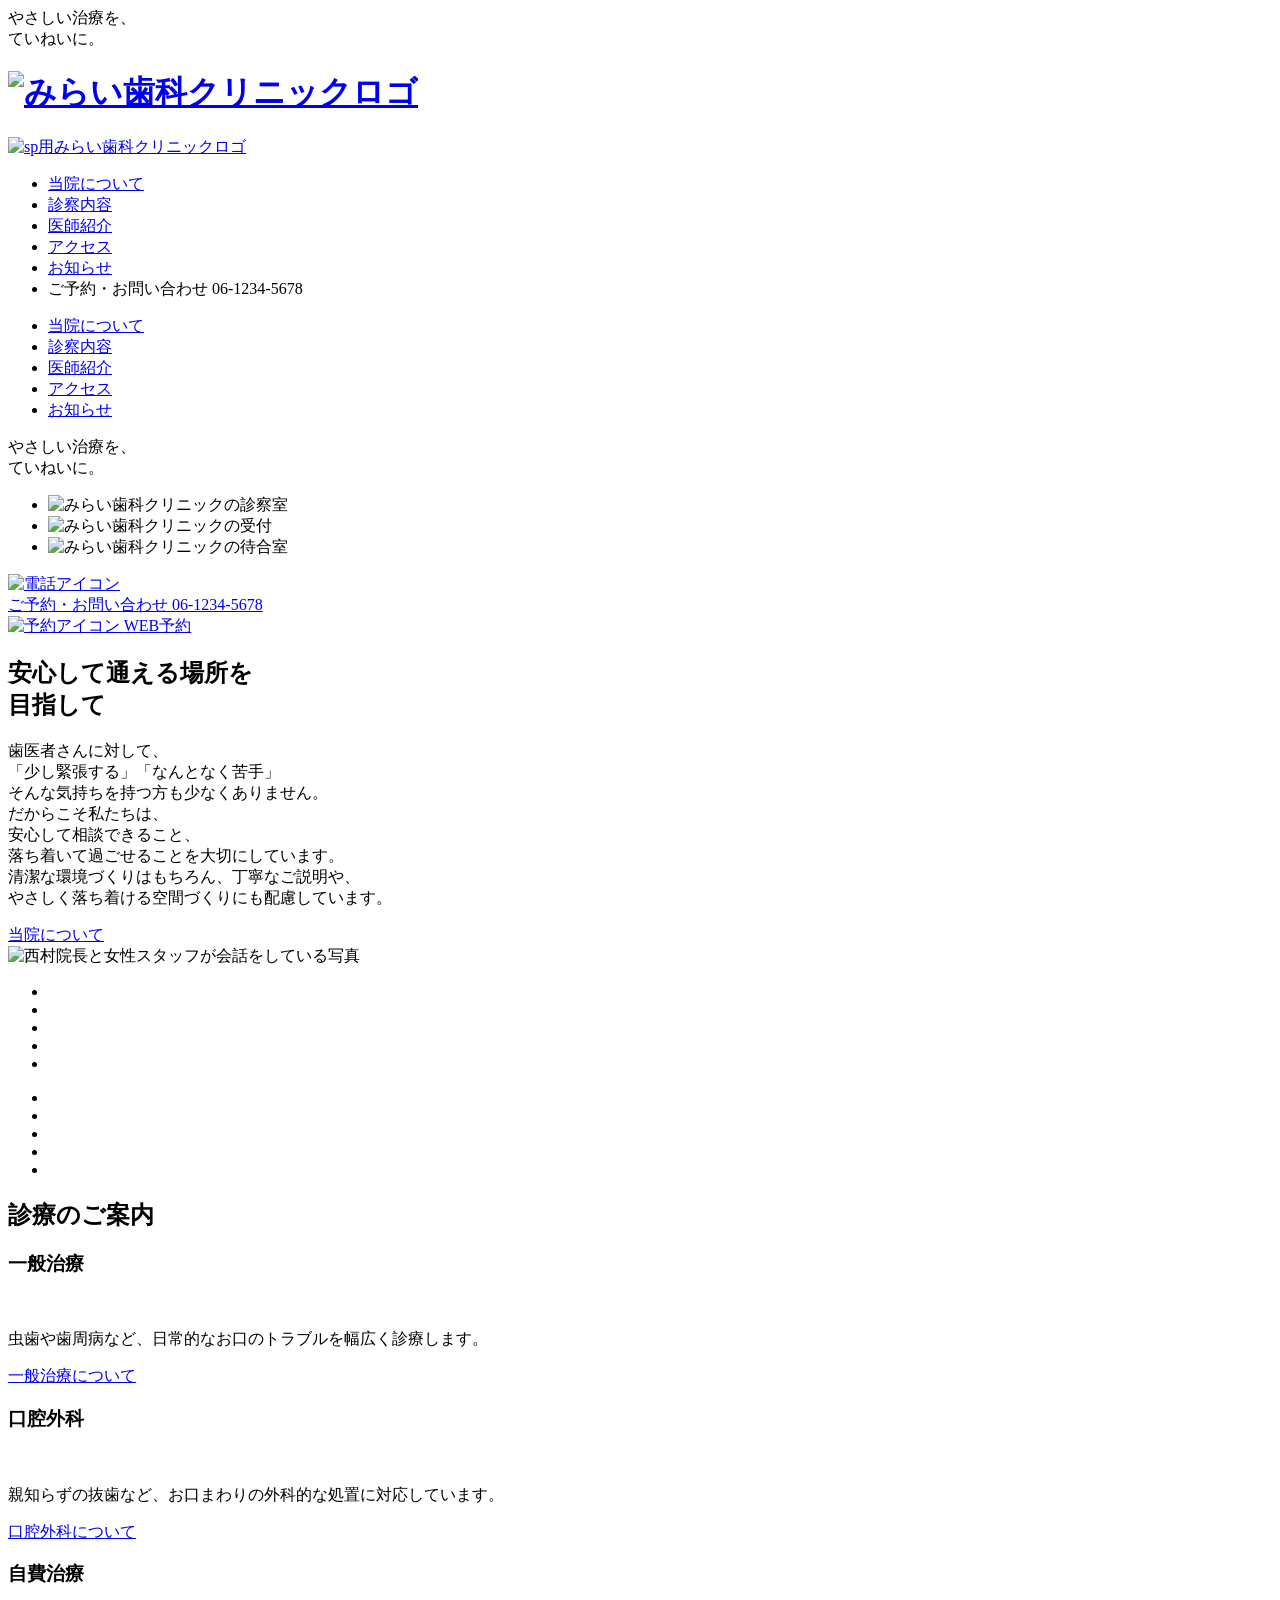
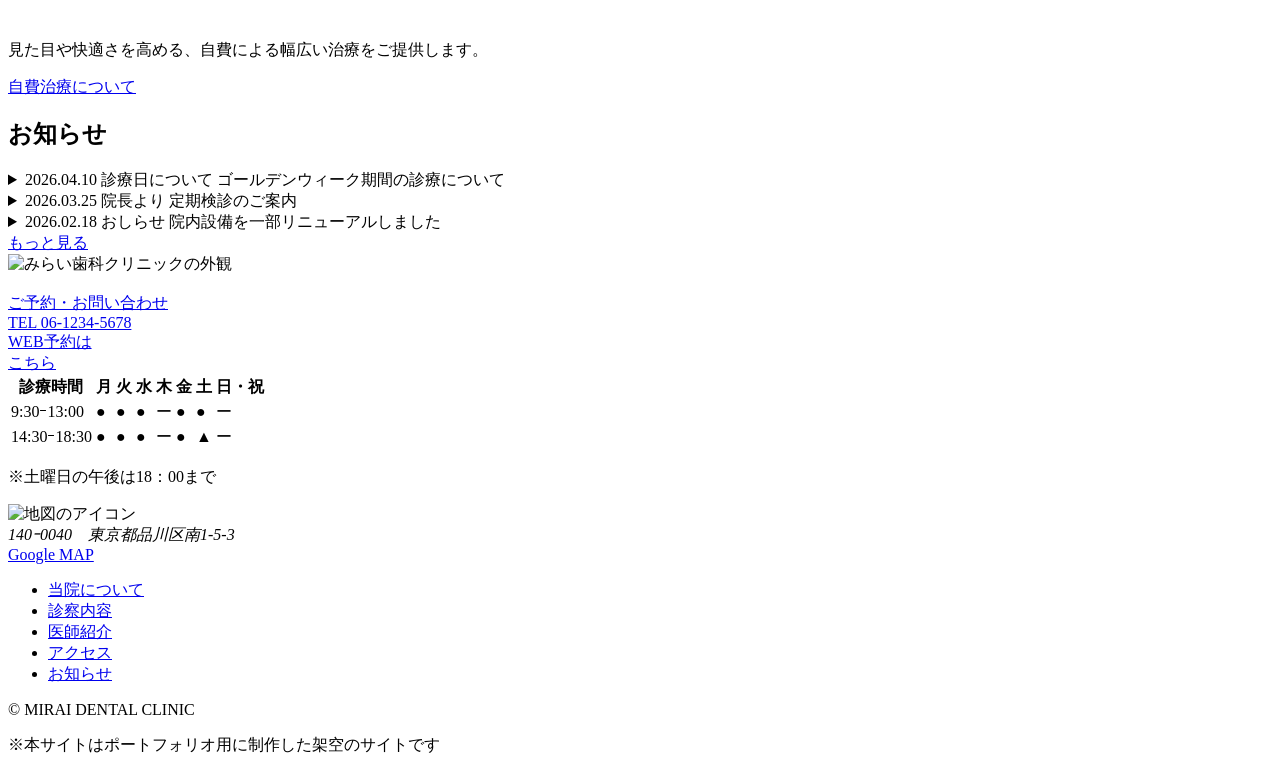
==== index.html @ eb37417a "Add files via upload" ====
<!DOCTYPE html>
<html lang="ja">

<head prefix="og: https://ogp.me/ns#">
    <meta charset="UTF-8">
    <meta name="viewport" content="width=device-width, initial-scale=1.0">
   <meta name="description"
        content="みらい歯科クリニックは東京都品川区の歯科医院です。やさしい治療を、ていねいに。患者さま一人ひとりに寄り添った診療を行っています。">

    <!-- ogp -->
     <meta property="og:url" content=" ページのURL ※絶対パスで記述">
    <meta property="og:type" content="website">
    <meta property="og:title" content="みらい歯科クリニック">
   <meta property="og:description" content="やさしい治療を、ていねいに。東京都品川区の歯科医院です。">
    <meta property="og:site_name" content="みらい歯科クリニック">
    <meta property="og:image" content="https://xxxxx.com/assets/images/ogp.jpg">
    <meta property="og:image:width" content="1200">
    <meta property="og:image:height" content="630">


    <meta name="twitter:card" content="summary_large_image">

    <meta name="robots" content="noindex">

    <!-- favicon apple-touch-icon -->
    <link rel="shortcut icon" href="assets/img/loading-donut.ico">
    <link rel="apple-touch-icon" sizes="180x180" href="assets/images/180.svg">
    <link rel="icon" type="image/png" href="assets/images/256.svg">

    <title>みらい歯科クリニック｜東京都品川区の歯科医院</title>


    <!--css  -->
    <link rel="stylesheet" href="assets/slick/slick.css">
    <link rel="stylesheet" href="assets/slick/slick-theme.css">
    <link rel="stylesheet" href="assets/css/style.css">

</head>

<body>

    <!-- <div id="loading">
        <div class="loading-copy">
            やさしい治療を、ていねいに。
        </div>
    </div> -->

    <div id="loading">


        <div class="loading-dots">
            <span></span>
            <span></span>
            <span></span>
        </div>

        <div class="loading-copy">
            やさしい治療を、<br class="sp-br">ていねいに。
        </div>
    </div>

    <header class="header">

        <a href="#">
            <h1><img class="header-logo" src="assets/images/logo.svg" alt=みらい歯科クリニックロゴ></h1>
            <img class="header-logo__sp" src="assets/images/sp_logo.svg" alt=sp用みらい歯科クリニックロゴ>
        </a>

        <ul class="nav__list">
            <li class="nav__item"><a href="about.html">当院について</a></li>

            <li class="nav__item"><a href="service.html">診察内容</a></li>

            <li class="nav__item"><a href="doctor.html">医師紹介</a></li>

            <li class="nav__item"><a href="access.html">アクセス</a></li>

            <li class="nav__item"><a href="news.html">お知らせ</a></li>

            <li>
                <div class="nav__item__tel">
                    <span class="nav__item__small">ご予約・お問い合わせ</span>
                    <span class="nav__item__number">06-1234-5678</span>
                </div>

            </li>
        </ul>


    </header>


    <div class="openbtn"><span></span><span></span><span></span></div>
    <nav id="g-nav">
        <div id="g-nav-list">
            <ul>
                <li class="nav__item"><a href="about.html">当院について</a></li>

                <li class="nav__item"><a href="service.html">診察内容</a></li>

                <li class="nav__item"><a href="doctor.html">医師紹介</a></li>

                <li class="nav__item"><a href="access.html">アクセス</a></li>

                <li class="nav__item"><a href="news.html">お知らせ</a></li>

            </ul>
        </div>
    </nav>
    <div class="circle-bg"></div>


    <main>


        <div class="first-view">




            <div class="first-view-copy">
                やさしい治療を、<br class="sp-br">ていねいに。
            </div>


            <ul class="first-view-slider">

                <li>
                    <picture>
                        <img src="assets/images/examination-room.png" alt="みらい歯科クリニックの診察室">
                    </picture>
                </li>

                <li>
                    <picture>
                        <img src="assets/images/reception.png" alt="みらい歯科クリニックの受付">
                    </picture>
                </li>

                <li>
                    <picture>
                        <img src="assets/images/waiting_room.png" alt="みらい歯科クリニックの待合室">
                    </picture>
                </li>
            </ul>

            <div class="first-view__btn">
                <a class="first-view__tel-btn" href="tel:0612345678">
                    <img src="assets/images/reserve-tel.svg" alt="電話アイコン">
                    <div class="first-view__tel-textbox">
                    <span class="first-view__tel-text">ご予約・お問い合わせ</span>
                    <span class="first-view__tel-number">06-1234-5678</span>               
                </div>
                </a>

                <a class="first-view__reserve-btn" href="#">
                    <img src="assets/images/reserve-web.svg" alt="予約アイコン">
                    <span class="first-view__reserve-text">WEB予約</span>
                </a>
            </div>


        </div>


        <section class="about">

            <div class="about__textbox">
                <h2 class="about__catch fade-up">安心して通える場所を<br class="about-sp__br">目指して</h2>

                <p class="about__text fade-up">歯医者さんに対して、<br class="about-sp__br">「少し緊張する」「なんとなく苦手」<br
                        class="about-sp__br">そんな気持ちを持つ方も少なくありません。<br>
                    だからこそ私たちは、<br class="about-sp__br">安心して相談できること、<br class="about-sp__br">落ち着いて過ごせることを大切にしています。<br>
                    清潔な環境づくりはもちろん、丁寧なご説明や、<br class="about-sp__br">やさしく落ち着ける空間づくりにも配慮しています。</p>

                <a class="about__btn" href="about.html">当院について</a>
            </div>
            <div class="about__img">
                <img src="assets/images/top-about-img.png" alt="西村院長と女性スタッフが会話をしている写真">
            </div>
        </section>

        <ul class="slider1">
            <li><img src="assets/images/slider1-1.png" alt=""></li>
            <li><img src="assets/images/slider1-2.png" alt=""></li>
            <li><img src="assets/images/slider1-3.png" alt=""></li>
            <li><img src="assets/images/slider1-4.png" alt=""></li>
            <li><img src="assets/images/slider1-5.png" alt=""></li>
        </ul>


        <ul class="slider2">
            <li><img src="assets/images/slider2-1.png" alt=""></li>
            <li><img src="assets/images/slider2-2.png" alt=""></li>
            <li><img src="assets/images/slider2-3.png" alt=""></li>
            <li><img src="assets/images/slider2-4.png" alt=""></li>
            <li><img src="assets/images/slider2-5.png" alt=""></li>
        </ul>


        <section class="service">
            <div class="service__container">
                <h2 class="section__title fade-up">診療のご案内</h2>
                <div class="service__list">

                    <article class="service__card fade-up">
                        <h3 class="service__item">一般治療</h3>

                        <img class="service__image" src="assets/images/service-general-treatment-image.svg" alt="">

                        <p class="service__description">
                            虫歯や歯周病など、日常的なお口のトラブルを幅広く診療します。
                        </p>

                        <a class="service__btn" href="service.html#general-treatment">一般治療について</a>
                    </article>

                    <article class="service__card fade-up">
                        <h3 class="service__item">口腔外科</h3>

                        <img class="service__image" src="assets/images/service-oral-surgery-image.svg" alt="">

                        <p class="service__description">
                            親知らずの抜歯など、お口まわりの外科的な処置に対応しています。
                        </p>

                        <a class="service__btn" href="service.html#oral-surgery">口腔外科について</a>
                    </article>

                    <article class="service__card fade-up">
                        <h3 class="service__item">自費治療</h3>

                        <img class="service__image" src="assets/images/service-cosmetic-dentistry-image.svg" alt="">

                        <p class="service__description">
                            見た目や快適さを高める、自費による幅広い治療をご提供します。
                        </p>

                        <a class="service__btn" href="service.html#cosmetic-treatment">自費治療について</a>
                    </article>

                </div>
            </div>

           
        </section>

        <section class="news">

            <h2 class="section__title fade-up">お知らせ</h2>

            <div class="news__list">

                <!-- お知らせ1 -->
                <details class="news-item js-details">

                    <summary class="news-item__summary js-summary">

                        <span class="news-item__meta">
                            <time class="news__date" datetime="2026-04-10">
                                2026.04.10
                            </time>
                    
                            <span class="news-item__category">
                                診療日について
                            </span>
                        </span>
                    
                        <span class="news-item__title">
                            ゴールデンウィーク期間の診療について
                        </span>
                    
                    </summary>


                    <div class="news-item__body">
                        <div class="news-item__content">
                            <p>
                                ゴールデンウィーク期間中は、暦通りの診療となります。<br>なお、5月3日（日）〜5月6日（水）は休診とさせていただきます。<br>
                                連休前後はご予約が混み合うことが予想されますので、お早めのご予約をおすすめいたします。
                            </p>
                        </div>
                    </div>

                </details>


                <!-- お知らせ2 -->
                <details class="news-item js-details">

                    <summary class="news-item__summary js-summary">

                        <span class="news-item__meta">
                            <time class="news__date" datetime="2026-03-25">2026.03.25</time>

                            <span class="news-item__category">
                                院長より
                            </span>
                        </span>

                        <span class="news-item__title">
                            定期検診のご案内
                        </span>

                    </summary>

                    <div class="news-item__body">
                        <div class="news-item__content">
                            <p>
                                お口の健康を保つためには、定期的な検診とクリーニングが大切です。<br>当院では3〜6ヶ月ごとの定期検診をおすすめしております。<br>
                                むし歯や歯周病の早期発見・予防のためにも、ぜひお気軽にご相談ください。
                            </p>
                        </div>
                    </div>

                </details>


                <!-- お知らせ3 -->
                <details class="news-item js-details">

                    <summary class="news-item__summary js-summary">

                        <span class="news-item__meta">
                            <time class="news__date" datetime="2026-02-18">2026.02.18</time>

                            <span class="news-item__category">
                                おしらせ
                            </span>
                        </span>

                        <span class="news-item__title">
                            院内設備を一部リニューアルしました
                        </span>

                    </summary>

                    <div class="news-item__body">
                        <div class="news-item__content">
                            <p>
                                より安心して診療を受けていただけるよう、院内設備の一部をリニューアルいたしました。<br>清潔で落ち着いた空間づくりを心がけ、リラックスしてお過ごしいただける環境を整えております。<br>
                                今後も快適な診療環境づくりに努めてまいります。
                            </p>
                        </div>
                    </div>

                </details>

                <a class="news__btn" href="news.html">もっと見る</a>

            </div>

        </section>

       






    </main>

    <section class="bottom-info">

        <div class="bottom-info__container">
            <img class="bottom-info__image" src="assets/images/exterior.png" alt="みらい歯科クリニックの外観">

            <div class="bottom-info__content">

                <img class="bottom-info__logo" src="assets/images/logo.svg" alt="">

                <div class="contact-btns">

                    <a href="tel:0612345678" class="contact-btn contact-btn--tel">
                        <span class="contact-btn__title">
                            ご予約・お問い合わせ
                        </span>

                        <div class="contact-btn__tel-row">
                            <span class="contact-btn__small">TEL</span>
                            <span class="contact-btn__number">06-1234-5678</span>
                        </div>
                    </a>



                    <a href="#" class="contact-btn contact-btn--reserve">
                        WEB予約は<br>こちら
                    </a>
                </div>

                <div class="bottom-info__table-wrap">
                    <table class="bottom-info__table">
                        <tr>
                            <th>診療時間</th>
                            <th>月</th>
                            <th>火</th>
                            <th>水</th>
                            <th>木</th>
                            <th>金</th>
                            <th>土</th>
                            <th>日・祝</th>
                        </tr>
                        <tr>
                            <td>9:30ｰ13:00</td>
                            <td class="table__green">●</td>
                            <td class="table__green">●</td>
                            <td class="table__green">●</td>
                            <td class="table__green">ー</td>
                            <td class="table__green">●</td>
                            <td class="table__green">●</td>
                            <td class="table__green">ー</td>
                        </tr>
                        <tr>
                            <td>14:30ｰ18:30</td>
                            <td class="table__green">●</td>
                            <td class="table__green">●</td>
                            <td class="table__green">●</td>
                            <td class="table__green">ー</td>
                            <td class="table__green">●</td>
                            <td class="table__green">▲</td>
                            <td class="table__green">ー</td>
                        </tr>
                    </table>
                    <p class="bottom-info__table-info">※土曜日の午後は18：00まで</p>

                    <div class="bottom-info__address">
                        <img src="assets/images/map-icon.svg" alt="地図のアイコン">
                        <address class="bottom-info__address-text">140ｰ0040　東京都品川区南1-5-3</address>

                        <a class="bottom-info__btn" href="https://maps.app.goo.gl/BRXc2WWZcvC9TYWF6" target="_blank"
                            rel="noopener noreferrer">Google MAP</a>
                    </div>
                </div>
            </div>
        </div>
    </section>



    <footer class="footer">
        <div class="footer__container">

            <ul class="footer-nav__list">
                <li class="footer-nav__item"><a href="about.html">当院について</a></li>

                <li class="footer-nav__item"><a href="service.html">診察内容</a></li>

                <li class="footer-nav__item"><a href="doctor.html">医師紹介</a></li>

                <li class="footer-nav__item">
                    <a href="access.html">アクセス</a>
                </li>
                <li class="footer-nav__item">
                    <a href="news.html">
                        お知らせ</a>
                </li>
            </ul>

        </div>

        <div class="footer__bottom">
            <p class="copy">&copy; MIRAI DENTAL CLINIC</p>
            <p class="annotation">※本サイトはポートフォリオ用に制作した架空のサイトです</p>
        </div>
    </footer>


    <script src="https://code.jquery.com/jquery-3.7.1.min.js"></script>
    <script src="assets/slick/slick.min.js"></script>
    <script src="assets/js/main.js"></script>



</body>

</html>



<!-- ローディングアニメ -->
<!-- フェードイン -->
<!-- メタ系 -->

<!-- コードチェック
画像作成
Summaryの中のspan -->
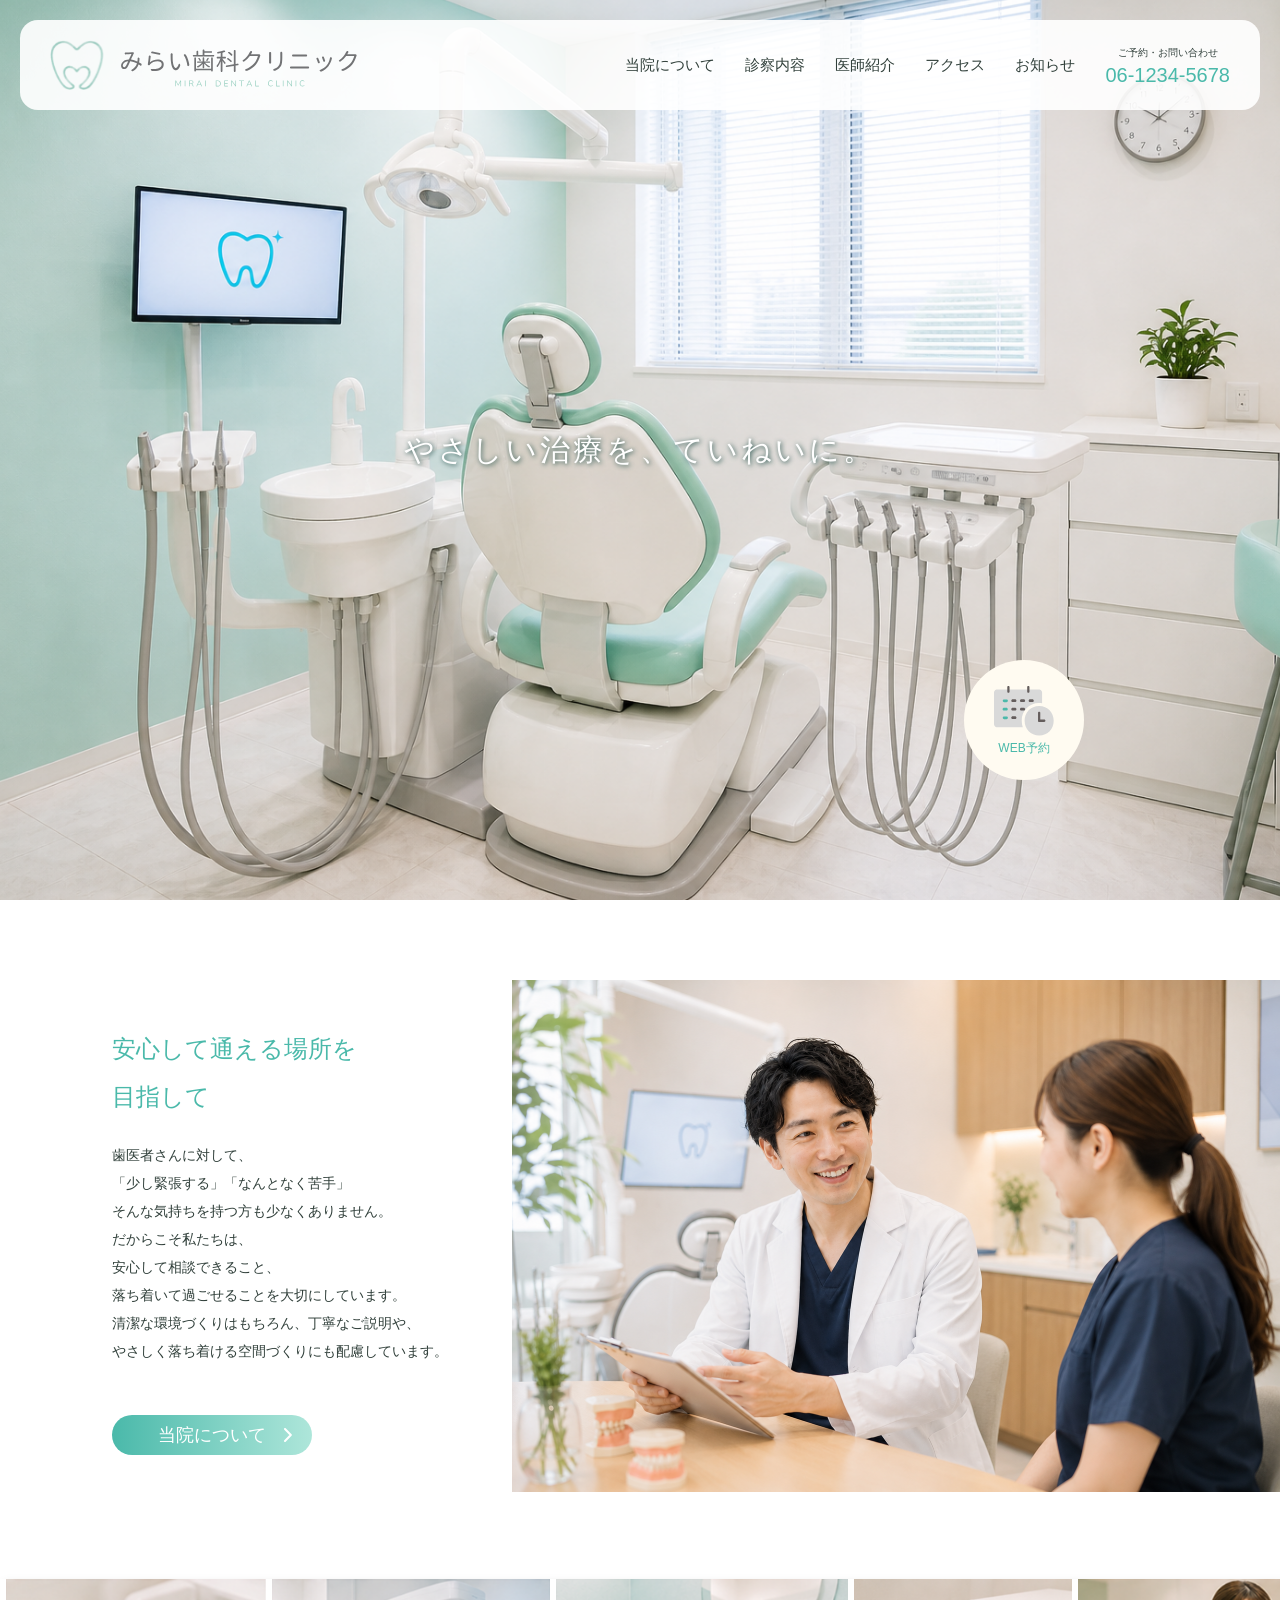
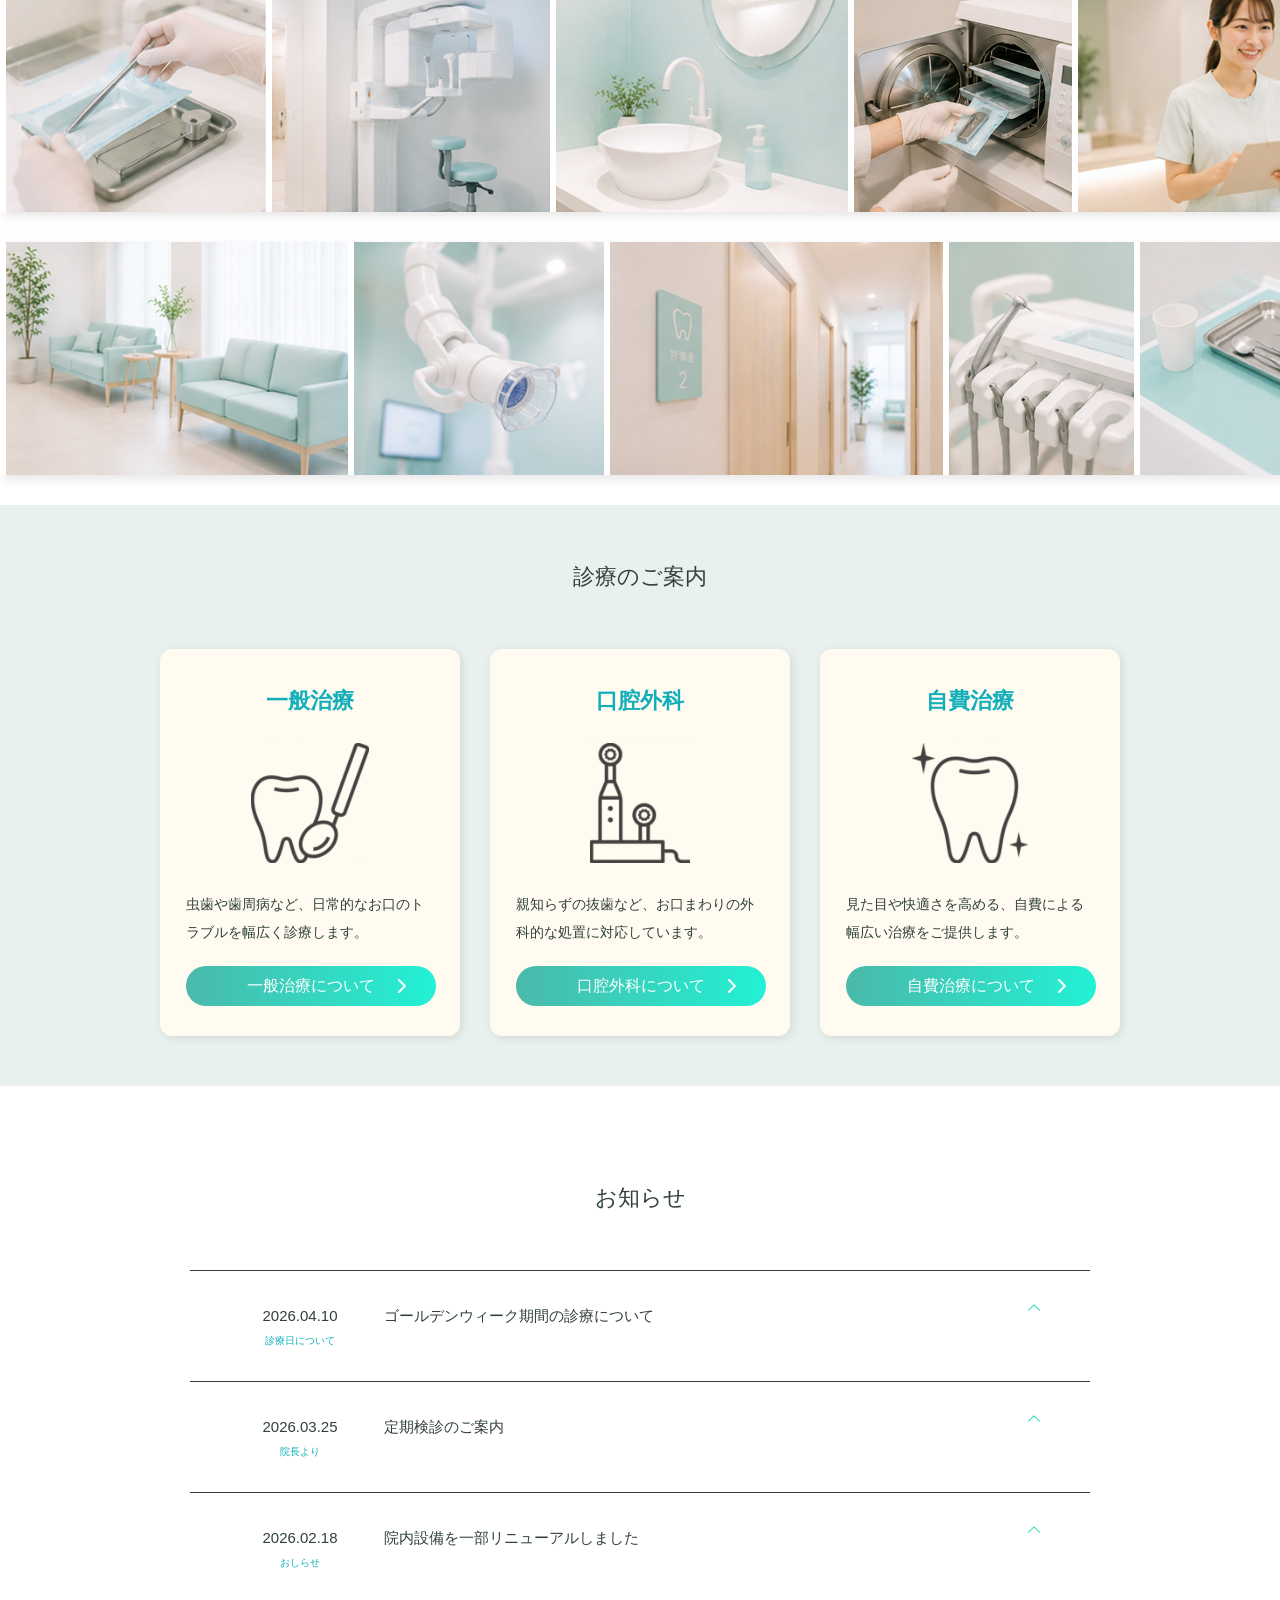
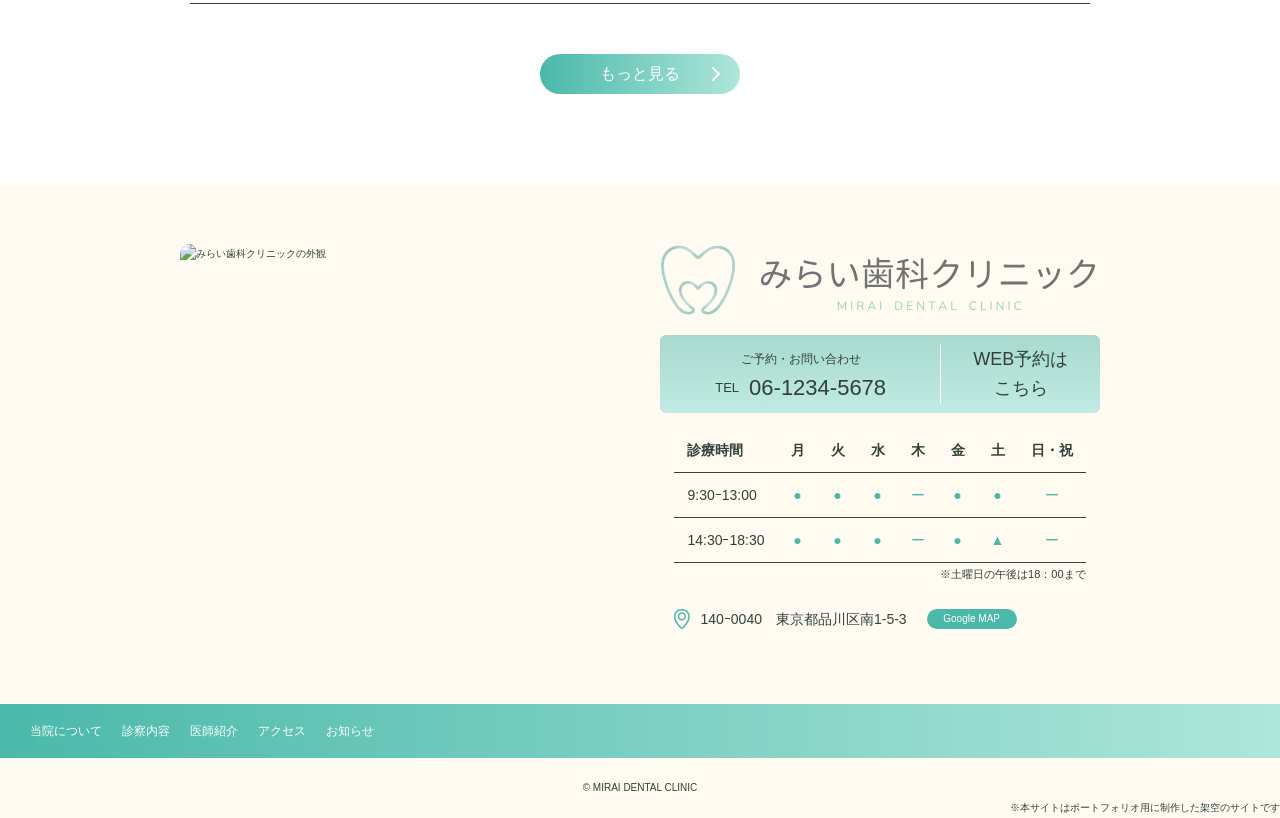
==== commit 861d81e7: "Add files via upload" ====
--- a/index.html
+++ b/index.html
@@ -13,7 +13,7 @@
     <meta property="og:title" content="みらい歯科クリニック">
    <meta property="og:description" content="やさしい治療を、ていねいに。東京都品川区の歯科医院です。">
     <meta property="og:site_name" content="みらい歯科クリニック">
-    <meta property="og:image" content="https://xxxxx.com/assets/images/ogp.jpg">
+    <meta property="og:image" content="https://morino0509.github.io/mirai-dental/assets/images/ogp.png">
     <meta property="og:image:width" content="1200">
     <meta property="og:image:height" content="630">
 
--- a/assets/css/style.css
+++ b/assets/css/style.css
@@ -0,0 +1,2184 @@
+@charset "UTF-8";
+
+/*=====================
+common*/
+
+@font-face {
+    font-family: "Gen Jyuu Gothic";
+    src: url("../fonts/GenJyuuGothic-Light.ttf") format("truetype");
+    font-weight: 300;
+}
+
+@font-face {
+    font-family: "Gen Jyuu Gothic";
+    src: url("../fonts/GenJyuuGothic-Regular.ttf") format("truetype");
+    font-weight: 400;
+}
+
+@font-face {
+    font-family: "Gen Jyuu Gothic";
+    src: url("../fonts/GenJyuuGothic-Medium.ttf") format("truetype");
+    font-weight: 500;
+}
+
+@font-face {
+    font-family: "Gen Jyuu Gothic";
+    src: url("../fonts/GenJyuuGothic-Bold.ttf") format("truetype");
+    font-weight: 700;
+}
+
+html {
+    font-size: 62.5%;
+    scroll-behavior: smooth;
+}
+
+* {
+    margin: 0;
+    padding: 0;
+}
+
+body {
+    font-family:
+        "Gen Jyuu Gothic",
+        "Noto Sans JP",
+        Arial,
+        sans-serif;
+
+    font-weight: 500;
+    color: #31403B;
+    line-height: 2.0;
+}
+
+h1 {
+    margin: 0;
+}
+
+a {
+    color: inherit;
+    text-decoration: none;
+}
+
+img {
+    max-width: 100%;
+    height: auto;
+}
+
+button {
+    background: none;
+    border: none;
+}
+
+ul,
+ol {
+    list-style: none;
+    padding-left: 0;
+    margin: 0;
+}
+
+*,
+*::before,
+*::after {
+    box-sizing: border-box;
+}
+
+address {
+    font-style: normal;
+}
+
+
+
+
+.section--white {
+    background-color: #FFF;
+}
+
+/*common
+  =====================*/
+
+/*=====================
+header*/
+
+.header {
+    display: flex;
+    justify-content: space-between;
+    background-color: rgba(255, 255, 255, 0.9);
+    margin: 20px 20px 0;
+    padding: 20px 30px 20px;
+    border-radius: 18px;
+    width: calc(100% - 40px);
+    align-items: center;
+    position: fixed;
+    z-index: 1000;
+}
+
+.header-logo {
+    height: 50px;
+    width: auto;
+    display: block;
+}
+
+.header-logo__sp {
+    display: none;
+}
+
+/*header
+  =====================*/
+
+/*=====================
+nav*/
+
+.nav__list {
+    display: flex;
+    gap: 30px
+}
+
+.nav__item {
+    font-size: 1.5rem;
+    display: flex;
+    align-items: center;
+}
+
+.nav__item__tel {
+    display: flex;
+    flex-direction: column;
+}
+
+.nav__item__small {
+    text-align: center;
+}
+
+
+.nav__item__number {
+    color: #4AB9AA;
+    font-size: 2rem;
+    line-height: 1.2;
+}
+
+
+
+/*nav
+  =====================*/
+
+/*=====================
+loading*/
+
+
+#loading {
+    position: fixed;
+    inset: 0;
+    background: #fff;
+    z-index: 99999;
+
+    display: flex;
+    flex-direction: column;
+    justify-content: center;
+    align-items: center;
+
+    transition: opacity 1s ease,
+        visibility 1s ease;
+}
+
+#loading.fade-out {
+    opacity: 0;
+    visibility: hidden;
+}
+
+.loading-dots {
+    display: flex;
+    gap: 10px;
+    justify-content: center;
+    margin-bottom: -200px;
+}
+
+.loading-dots span {
+    width: 10px;
+    height: 10px;
+    border-radius: 50%;
+    background: #4A7C59;
+    animation: loadingDots 1.4s infinite ease-in-out both;
+}
+
+.loading-dots span:nth-child(2) {
+    animation-delay: 0.2s;
+}
+
+.loading-dots span:nth-child(3) {
+    animation-delay: 0.4s;
+}
+
+@keyframes loadingDots {
+
+    0%,
+    80%,
+    100% {
+        opacity: 0.3;
+        transform: scale(0.8);
+    }
+
+    40% {
+        opacity: 1;
+        transform: scale(1.2);
+    }
+}
+
+
+/*loading
+  =====================*/
+
+
+
+
+/*=====================
+first-view*/
+
+.first-view-slider img {
+    width: 100%;
+    height: 100vh;
+    object-fit: cover;
+    transform: scale(1);
+    transition: transform 10s ease;
+}
+
+
+.first-view-slider li {
+    overflow: hidden;
+}
+
+.slick-current img {
+    transform: scale(1.05);
+}
+
+
+
+.first-view {
+    position: relative;
+}
+
+
+.loading-copy,
+.first-view-copy {
+    position: absolute;
+    top: 50%;
+    left: 50%;
+    transform: translate(-50%, -50%);
+
+    z-index: 1;
+
+    font-size: 3rem;
+    font-weight: 500;
+    color: #fff;
+    text-shadow: 1px 1px 5px #204d47;
+    letter-spacing: 0.1em;
+}
+
+
+
+.first-view-slider {
+    opacity: 0;
+    transition: opacity 1.5s ease;
+}
+
+.first-view-slider.show {
+    opacity: 1;
+}
+
+
+
+.first-view__reserve-btn {
+    position: absolute;
+    top: 80%;
+    left: 80%;
+    transform: translate(-50%, -50%);
+
+    width: 120px;
+    height: 120px;
+    border-radius: 50%;
+    background-color: #FFFBF1;
+
+    display: flex;
+    flex-direction: column;
+
+    align-items: center;
+    justify-content: center;
+
+    text-decoration: none;
+
+}
+
+.first-view__reserve-btn img {
+    width: 60px;
+
+    height: auto;
+    display: block;
+    margin-bottom: 6px;
+}
+
+.first-view__reserve-text {
+    font-size: 1.2rem;
+    color: #4AB9AA;
+    line-height: 1;
+}
+
+.first-view__tel-btn {
+    display: none;
+}
+
+
+
+.sp-br {
+    display: none;
+}
+
+@media screen and (max-width: 924px) {
+
+    .sp-br {
+        display: block;
+    }
+}
+
+.loading-copy,
+.first-view-copy {
+    font-size: clamp(1.8rem, 5vw, 3rem);
+}
+
+
+
+
+@media screen and (max-width: 600px) {
+
+    .first-view__btn {
+        display: flex;
+        position: absolute;
+        bottom: 10px;
+        left: 50%;
+
+        transform: translate(-50%, -50%);
+        gap: 5px;
+        width: 95%;
+    }
+
+
+    .first-view__tel-btn {
+        display: flex;
+        flex: 1;
+        height: 60px;
+
+        border-radius: 8px;
+        background-color: #FFFBF1;
+        justify-content: center;
+    }
+
+
+    .first-view__tel-btn img {
+        width: auto;
+        height: 50px;
+        display: block;
+        margin: auto auto;
+    }
+
+    .first-view__tel-textbox {
+        display: flex;
+        flex-direction: column;
+        margin: auto;
+    }
+
+    .first-view__tel-text {
+        font-size: 1.1rem;
+        text-align: center;
+    }
+
+    .first-view__tel-number {
+        font-size: 1.8rem;
+        color: #4AB9AA;
+        text-align: center;
+        line-height: 1.3;
+    }
+
+    .first-view__reserve-btn {
+        flex: 1;
+        height: 60px;
+        border-radius: 8px;
+
+        flex-direction: unset;
+
+        position: static;
+        transform: none;
+    }
+
+    .first-view__reserve-btn img {
+        width: 60px;
+
+        height: auto;
+        display: block;
+        margin: 0 auto;
+    }
+
+    .first-view__reserve-text {
+        line-height: 1.4;
+        text-align: center;
+        margin: auto;
+        font-size: 1.8rem;
+    }
+
+
+
+}
+
+
+
+
+@media screen and (max-width: 360px) {
+    .first-view__reserve-text {
+        font-size: 1.4rem;
+
+    }
+
+    .first-view__tel-text {
+        font-size: 1.1rem;
+    }
+
+    .first-view__tel-number {
+        font-size: 1.6rem;
+    }
+
+}
+
+@media screen and (max-width: 340px) {
+
+    .first-view__tel-text {
+        font-size: 1rem;
+    }
+
+    .first-view__tel-number {
+        font-size: 1.4rem;
+    }
+}
+
+/*first-view
+  =====================*/
+
+/*=====================
+下層ページ共通*/
+
+
+
+.page-title__bg {
+    width: 100%;
+    height: 305px;
+    object-fit: cover;
+    opacity: 0.7;
+    position: fixed;
+    z-index: 1;
+}
+
+.page-title__bg.news-page {
+    object-position: 0 bottom;
+}
+
+.page-title__bg.access-page {
+    object-position: 0 55%;
+}
+
+.page-title {
+    text-shadow: 2px 2px 4px rgba(49, 64, 59, 0.8);
+    font-size: 3rem;
+    color: #FFF;
+    letter-spacing: 0.2em;
+    font-weight: 500;
+    text-align: center;
+
+    position: relative;
+    z-index: 2;
+
+    padding-top: 190px;
+}
+
+
+
+
+
+.page-title-area {
+    height: 400px;
+    position: relative;
+}
+
+.page-title__bg {
+    position: fixed;
+    top: 0;
+    left: 0;
+    width: 100%;
+    height: 305px;
+    object-fit: cover;
+    z-index: -1;
+}
+
+
+
+.about-page-message {
+    background: #fff;
+    position: relative;
+    padding: 90px 0;
+}
+
+
+.about-page-message__container {
+    display: flex;
+    align-items: center;
+}
+
+.about-page-message__img {
+    width: 60%;
+    position: relative;
+    z-index: 2;
+}
+
+.about-page-message__text {
+    width: 40%;
+    margin-left: -40px;
+
+    margin-top: 120px;
+    padding: 80px 80px;
+    background: #D9F4EE;
+    position: relative;
+    z-index: 1;
+    font-size: 1.4rem;
+}
+
+.about-page-message__title {
+    font-size: 2.4rem;
+    line-height: 2;
+    color: #4AB9AA;
+    font-weight: 500;
+    padding-left: 80px;
+}
+
+
+
+@media (max-width: 1024px) {
+    .about-page-message__container {
+        display: flex;
+        flex-direction: column;
+        align-items: flex-start;
+        margin-top: 40px;
+    }
+
+    .about-page-message__img {
+        display: block;
+        align-self: flex-start;
+        width: 100%;
+    }
+
+    .about-page-message__text {
+        width: 90%;
+        align-self: flex-end;
+        margin-top: 0;
+        margin-left: 0;
+        padding: 10px 20px;
+    }
+
+}
+
+
+@media (min-width: 1300px) {
+    .about-page-message__title {
+        padding-left: 15%;
+    }
+
+    .about-page-message__container {
+        max-width: 1300px;
+        margin: 0 auto;
+    }
+
+
+    .about-safe__container {
+        max-width: 1300px;
+        margin: 0 auto;
+    }
+
+}
+
+@media screen and (max-width: 1000px) {
+
+    .page-title {
+        padding-top: 150px;
+    }
+
+    .page-title__bg {
+        height: 260px;
+    }
+
+    .page-title-area {
+        height: 280px;
+    }
+
+}
+
+.news__list {
+    text-align: center;
+}
+
+.news__btn {
+    display: inline-flex;
+    align-items: center;
+    justify-content: center;
+    background-image: linear-gradient(90deg, #4AB9AA, #AEE6DA);
+    width: 200px;
+    height: 40px;
+    color: #fff;
+    border-radius: 20px;
+    margin-top: 50px;
+    font-size: 1.6rem;
+    position: relative;
+}
+
+.news__btn::after {
+    background-image: url(../images/arrow-white.svg);
+    display: block;
+    content: '';
+    width: 8px;
+    height: 16px;
+    background-size: contain;
+    background-repeat: no-repeat;
+    background-position: center;
+    position: absolute;
+    top: 50%;
+    right: 20px;
+    transform: translateY(-50%);
+}
+
+
+/*下層ページ共通
+  =====================*/
+
+/*=====================
+about*/
+
+.about {
+    display: flex;
+    max-width: 1300px;
+    align-items: center;
+    gap: 5%;
+    justify-content: flex-end;
+    margin: 80px 0;
+
+}
+
+.about__textbox {
+    padding-left: 30px;
+}
+
+.about__catch {
+    color: #4AB9AA;
+    font-size: 2.4rem;
+    font-weight: 500;
+
+}
+
+.about__text {
+    margin-top: 20px;
+    font-size: 1.4rem;
+
+}
+
+.about__btn {
+    display: inline-flex;
+    align-items: center;
+    justify-content: center;
+    background-image: linear-gradient(90deg, #4AB9AA, #AEE6DA);
+    width: 200px;
+    height: 40px;
+    color: #fff;
+    border-radius: 20px;
+    margin-top: 50px;
+    font-size: 1.8rem;
+    position: relative;
+}
+
+.about__btn::after {
+    background-image: url(../images/arrow-white.svg);
+    display: block;
+    content: '';
+    width: 8px;
+    height: 16px;
+    background-size: contain;
+    background-repeat: no-repeat;
+    background-position: center;
+    position: absolute;
+    top: 50%;
+    right: 20px;
+    transform: translateY(-50%);
+}
+
+
+
+
+.about__img {
+
+    width: 60%;
+}
+
+
+@media screen and (max-width: 1044px) and (min-width: 900px) {
+    .about__catch {
+        font-size: 2.2rem;
+    }
+}
+
+
+@media (max-width: 900px) {
+
+    .about {
+        display: flex;
+        flex-direction: column;
+        align-items: start;
+    }
+
+    .about__textbox {
+        display: contents;
+
+    }
+
+    .about__catch {
+        order: 1;
+        padding: 0 40px;
+    }
+
+    .about__img {
+        order: 2;
+        width: 100%;
+        margin-top: 40px;
+    }
+
+    .about__text {
+        order: 3;
+        padding: 0 40px;
+    }
+
+    .about__btn {
+        order: 4;
+        margin: 40px auto
+    }
+
+    .about-sp__br {
+        display: none;
+    }
+
+
+}
+
+
+
+@media (max-width: 416px) {
+
+    .about-sp__br {
+        display: block;
+    }
+
+}
+
+
+
+
+
+
+
+
+
+
+
+@media (min-width: 1441px) {
+
+
+    .about {
+        justify-content: center;
+        max-width: none;
+    }
+
+}
+
+/*about
+  =====================*/
+
+
+
+/*=====================
+service*/
+
+.service__container {
+    background-color: #E9F1EF;
+    padding: 50px 0 50px;
+}
+
+.section__title {
+    text-align: center;
+    margin-bottom: 50px;
+    font-size: 22px;
+    font-weight: 500;
+}
+
+.service__list {
+    display: flex;
+    gap: 30px;
+    justify-content: center;
+    flex-wrap: wrap;
+}
+
+.service__card {
+    background-color: #FFFBF1;
+    text-align: center;
+    width: 300px;
+    border-radius: 12px;
+    padding: 30px 26px;
+    box-shadow: 2px 2px 10px rgba(0, 0, 0, 0.1);
+
+    box-sizing: border-box;
+
+
+}
+
+.service__item {
+    font-size: 22px;
+    color: #12AFBA;
+}
+
+.service__image {
+    height: 120px;
+    margin: 20px auto;
+
+}
+
+.service__description {
+    font-size: 1.4rem;
+    font-weight: 300;
+    text-align: start;
+}
+
+.service__btn {
+    position: relative;
+    display: inline-flex;
+    align-items: center;
+    justify-content: center;
+    background-image: linear-gradient(90deg, #4ab9aa, #22f1d5);
+    color: #FFF;
+    font-size: 1.6rem;
+    text-align: center;
+    width: 250px;
+    height: 40px;
+    border-radius: 28px;
+    margin-top: 20px;
+}
+
+.service__btn::after {
+    background-image: url(../images/arrow-white.svg);
+    display: block;
+    content: '';
+    width: 8px;
+    height: 16px;
+    background-size: contain;
+    background-repeat: no-repeat;
+    background-position: center;
+    position: absolute;
+    top: 50%;
+    right: 30px;
+    transform: translateY(-50%);
+}
+
+
+@media (max-width: 767px) {
+
+    .service__card {
+
+        width: calc(100% - 40px);
+        max-width: 300px;
+        margin: 0 20px;
+
+    }
+
+}
+
+
+
+
+
+/*service
+  =====================*/
+
+/*=====================
+about-page*/
+
+.about-safe {
+    padding-bottom: 100px;
+}
+
+.about-safe__item {
+    display: flex;
+    flex-direction: column;
+    gap: 80px;
+}
+
+
+.about-safe__container {
+    display: flex;
+    align-items: flex-start;
+}
+
+.about-safe__img {
+    width: 50%;
+    min-width: 300px;
+    flex-shrink: 0;
+    height: auto;
+}
+
+.about-safe__box {
+    display: block;
+    margin: auto 0;
+    padding: 0 50px;
+}
+
+.about-safe__title {
+    font-size: 2rem;
+}
+
+.about-safe__text {
+    font-size: 1.4rem;
+    margin-top: 15px;
+    max-width: 500px;
+}
+
+@media (max-width: 900px) {
+    .about-safe__container {
+        flex-direction: column;
+        align-items: center;
+    }
+
+    .about-safe__img {
+        width: 100%;
+        min-width: unset;
+        display: block;
+    }
+
+    .about-safe__box {
+        width: 80%;
+        margin: 20px 0 0 0;
+        padding: 0;
+    }
+
+    .about-safe__text {
+        max-width: none;
+    }
+}
+
+/*about-page
+  =====================*/
+
+/*=====================
+doctor-page*/
+
+.doctor-page {
+    display: flex;
+    gap: 60px;
+    padding: 90px 100px 100px;
+    margin: 0 auto;
+
+}
+
+
+
+
+
+.doctor-info {
+    flex: 5.5;
+}
+
+.doctor__name {
+    display: flex;
+    align-items: center;
+}
+
+.doctor__name--big {
+    font-size: 2rem;
+}
+
+.doctor__name--small {
+    margin-left: 10px;
+    font-size: 1.2rem;
+}
+
+.doctor__message {
+    font-size: 1.4rem;
+
+}
+
+.doctor__img {
+    width: 100%;
+
+    border-radius: 10px;
+    object-fit: cover;
+
+
+}
+
+
+
+.doctor-images {
+    flex: 4.5;
+    display: flex;
+    flex-direction: column;
+    gap: 10px;
+}
+
+
+.doctor-info__title {
+    font-size: 1.4rem;
+    color: #4AB9AA;
+    margin-top: 50px;
+}
+
+.doctor-info__title.director {
+    margin: 0 20px 0 0;
+}
+
+.doctor-info__item {
+    font-size: 1.4rem;
+}
+
+@media (max-width: 800px) {
+
+    .doctor-page {
+        flex-direction: column;
+        padding: 80px 10%;
+        gap: 20px;
+    }
+
+    .doctor-profile {
+        padding: 40px 0;
+    }
+
+    .doctor__message {
+        margin-top: 20px;
+    }
+
+    .doctor-info__title {
+        margin-top: 10px;
+    }
+
+
+    .doctor-images,
+    .doctor-info {
+        display: contents;
+    }
+
+    .doctor__img.img1 {
+        order: 1;
+        height: 450px;
+        object-position: center 25%;
+
+        width: 100%;
+        margin: 0 auto;
+    }
+
+    .doctor-profile {
+        order: 2;
+    }
+
+    .doctor__img__container {
+        order: 3;
+        display: flex;
+        gap: 5px;
+
+        width: 100vw;
+        margin-left: calc(50% - 50vw);
+    }
+
+    .doctor__img.img2 {
+        flex: 1;
+        min-width: 0;
+        border-radius: 0;
+    }
+
+    .doctor__img.img3 {
+        flex: 1;
+        min-width: 0;
+        border-radius: 0;
+    }
+
+    .doctor-info__section {
+        order: 4;
+    }
+}
+
+/*doctor-page
+  =====================*/
+
+
+/*=====================
+news*/
+
+
+.news {
+    padding: 90px 0;
+}
+
+.news-item {
+    border-bottom: 1px solid #31403B;
+    max-width: 900px;
+    margin: 0 auto;
+}
+
+.news-item:first-child {
+    border-top: 1px solid #31403B;
+}
+
+.news-item__meta {
+    display: flex;
+    flex-direction: column;
+    width: 120px;
+    flex-shrink: 0;
+    margin-left: 50px;
+}
+
+.news__date {
+    font-size: 1.5rem;
+}
+
+.news-item__category {
+    color: #12AFBA;
+    font-size: 1rem;
+}
+
+.news-item__title {
+    font-size: 1.5rem;
+}
+
+
+.news-item__summary {
+    display: flex;
+    gap: 24px;
+    padding: 30px 0;
+    cursor: pointer;
+    align-items: flex-start;
+
+    transition: opacity 0.3s ease;
+}
+
+.news-item__summary::after {
+    content: "";
+    display: block;
+    width: 12px;
+    height: 12px;
+    margin-left: auto;
+    margin-right: 50px;
+
+    background-image: url(../images/arrow-green.svg);
+    background-repeat: no-repeat;
+    background-position: center;
+    background-size: contain;
+
+    transition: transform 0.3s;
+}
+
+.news-item__summary:hover {
+    opacity: 0.5;
+}
+
+.news-item[open] .news-item__summary::after {
+    transform: rotate(180deg);
+}
+
+.news-item__title,
+.news-item__body p {
+    margin: 0;
+}
+
+
+
+.news-item__body {
+    overflow: hidden;
+}
+
+.news-item__content {
+    font-size: 1.4rem;
+    font-weight: 400;
+
+    padding: 0 0 30px 194px;
+    text-align: start;
+}
+
+.news-filter-pc {
+    margin-bottom: 40px;
+    text-align: end;
+    padding-right: 100px;
+}
+
+.data-filter-pc__btn {
+    color: #FFF;
+    background-color: #4AB9AA;
+    font-size: 1.2rem;
+    border-radius: 10px;
+    padding: 1px 10px;
+    margin-left: 10px;
+}
+
+
+.news-filter-sp {
+    display: none;
+}
+
+.news-filter-sp select {
+    padding: 4px;
+    font-size: 1.4rem;
+    border-radius: 40px;
+    background-color: #4AB9AA;
+    color: #FFF;
+    border: none;
+}
+
+@media screen and (max-width: 400px) {
+
+    .news-filter-pc {
+        display: none;
+    }
+
+    .news-filter-sp {
+        display: block;
+        margin-bottom: 10px;
+        text-align: right;
+        padding-right: 20px;
+    }
+
+}
+
+@media (max-width: 900px) {
+
+    .news {
+        padding: 40px 0;
+    }
+
+    .news__list {
+        padding: 0 20px;
+    }
+
+    .news-item__summary {
+        flex-wrap: wrap;
+        align-items: flex-start;
+        gap: 8px;
+        padding: 20px 30px;
+        position: relative;
+    }
+
+    .news-item__meta {
+        flex-direction: row;
+        align-items: center;
+        gap: 12px;
+        width: 100%;
+        margin-left: 0;
+    }
+
+    .news-item__title {
+        width: 100%;
+        text-align: left;
+        padding: 0;
+    }
+
+    .news-item__summary::after {
+        position: absolute;
+        top: 30px;
+        right: 0;
+        margin: 0;
+        margin-right: 50px;
+    }
+
+    .news-item__content {
+        padding-left: 0;
+    }
+
+    .news-item__body p {
+        padding-left: 30px;
+    }
+
+    .news-filter-pc {
+
+        padding-right: 20px;
+    }
+
+
+}
+
+/*news
+  =====================*/
+
+
+
+
+
+
+
+/*=====================
+bottom-info*/
+
+.bottom-info {
+    background-color: #FFFBF1;
+    padding: 60px 0;
+}
+
+.bottom-info__container {
+    display: flex;
+    gap: 40px;
+    justify-content: center;
+    flex-wrap: wrap;
+    align-items: stretch;
+    padding: 0 20px;
+}
+
+.bottom-info__image {
+    width: 480px;
+    height: 400px;
+    border-radius: 10px;
+    object-fit: cover;
+    display: block;
+}
+
+
+
+.bottom-info__image {
+    min-width: 0;
+    width: 100%;
+    max-width: 440px;
+    object-fit: cover;
+}
+
+.bottom-info__content {
+    min-width: 0;
+}
+
+
+.bottom-info__logo {
+    width: 440px;
+    margin: 0 auto;
+    display: block;
+}
+
+.bottom-info__table-wrap {
+    width: fit-content;
+    margin: 15px auto 0;
+}
+
+
+.bottom-info__address {
+    display: flex;
+    align-items: center;
+    margin-top: 20px;
+    flex-wrap: wrap;
+}
+
+
+.bottom-info__address-text {
+    font-size: 1.4rem;
+    margin-left: 10px;
+}
+
+table {
+    border-collapse: collapse;
+}
+
+.bottom-info__table {
+    margin: 10px auto 0;
+}
+
+th,
+td {
+    border-bottom: 1.5px solid #31403B;
+    padding: 8px 13px;
+    font-size: 1.4rem;
+
+}
+
+th:first-child,
+td:first-child {
+    text-align: left;
+}
+
+th:not(:first-child),
+td:not(:first-child) {
+    text-align: center;
+}
+
+.table__green {
+    color: #4AB9AA;
+}
+
+.contact-btns {
+    display: flex;
+    align-items: center;
+    background-image: linear-gradient(#A8D9CF, #c0ebe2);
+    border-radius: 6px;
+    overflow: hidden;
+    margin: 20px auto 0;
+    width: 100%;
+}
+
+.contact-btn {
+    display: flex;
+    align-items: center;
+    justify-content: center;
+    text-decoration: none;
+    padding: 10px 18px;
+}
+
+
+.contact-btn--tel {
+    flex: 2;
+    flex-direction: column;
+    align-items: flex-start;
+    position: relative;
+}
+
+.contact-btn--tel::after {
+    content: "";
+    position: absolute;
+    top: 50%;
+    right: 0;
+    transform: translateY(-50%);
+    width: 1px;
+    height: 80%;
+    background-color: #FFF;
+}
+
+
+.contact-btn--reserve {
+    flex: 1;
+    text-align: center;
+}
+
+.contact-btn__tel-row {
+    display: flex;
+    align-items: center;
+    margin: 0 auto;
+}
+
+.contact-btn__title {
+    font-size: 1.2rem;
+    margin: 0 auto 4px;
+}
+
+
+.contact-btn__small {
+    font-size: 1.3rem;
+    margin-right: 10px;
+    vertical-align: bottom;
+}
+
+.contact-btn__number {
+    font-size: 2.2rem;
+    line-height: 1;
+}
+
+
+
+.bottom-info__btn {
+    background-color: #4AB9AA;
+    border-radius: 20px;
+    display: inline-flex;
+    align-items: center;
+    justify-content: center;
+    width: 90px;
+    height: 20px;
+    color: #FFF;
+    margin-left: 20px;
+}
+
+.contact-btn--reserve {
+    font-size: 1.8rem;
+    line-height: 1.6;
+}
+
+.bottom-info__table-info {
+    text-align: end;
+    font-size: 1.1rem;
+}
+
+@media (max-width: 460px) {
+
+    .bottom-info__table th,
+    .bottom-info__table td {
+
+        font-size: clamp(1rem, 2vw + 0.4rem, 1.4rem);
+
+        padding-inline: clamp(6px, 2.5vw, 13px);
+        padding-block: clamp(4px, 1vw, 8px);
+
+    }
+}
+
+@media (max-width: 450px) {
+    .contact-btn {
+        padding: 8px 9px;
+    }
+
+    .contact-btn--reserve {
+        font-size: 1.6rem;
+        padding: 5px 9px;
+    }
+
+}
+
+
+@media (max-width: 385px) {
+
+
+    .bottom-info__address-text {
+        font-size: clamp(1.1rem, 4vw, 1.2rem);
+    }
+
+    .bottom-info__btn {
+
+        width: 80px;
+
+    }
+
+
+
+}
+
+@media (max-width: 360px) {
+
+
+    .contact-btn--reserve {
+        font-size: 1.4rem;
+    }
+
+    .contact-btn__number {
+        font-size: 1.8rem;
+    }
+
+}
+
+/*bottom-info
+  =====================*/
+
+/*=====================
+footer*/
+
+.footer__container {
+    background-image: linear-gradient(90deg, #4ab9aa, #AEE6DA);
+
+    display: flex;
+    align-items: center;
+}
+
+.footer-nav__list {
+    display: flex;
+    color: #FFF;
+    gap: 10px 20px;
+    margin-left: 30px;
+    flex-wrap: wrap;
+    padding: 15px 0;
+}
+
+.footer-nav__item {
+    font-size: 1.2rem;
+}
+
+.footer__bottom {
+    background-color: #FFFBF1;
+}
+
+.copy {
+    text-align: center;
+    padding-top: 20px;
+}
+
+.annotation {
+    text-align: end;
+}
+
+
+
+@media screen and (max-width: 430px) {
+    .footer-nav__list {
+        margin: 0 20px;
+    }
+}
+
+/*footer
+  =====================*/
+
+/*=====================
+access*/
+
+.access {
+    padding: 50px 0;
+}
+
+.access__google-map {
+    display: block;
+    margin: 50px auto 0;
+    width: 85%;
+    height: 500px;
+    border-radius: 10px;
+}
+
+.access-page__btn {
+    display: flex;
+    align-items: center;
+    justify-content: center;
+    background-image: linear-gradient(90deg, #4AB9AA, #AEE6DA);
+    width: 280px;
+    height: 50px;
+    color: #fff;
+    border-radius: 30px;
+    margin: 30px auto 0;
+    font-size: 1.6rem;
+}
+
+.access__address__containar {
+    display: flex;
+}
+
+
+
+.access__address {
+    font-size: 1.2rem;
+    margin-top: 8px;
+
+}
+
+.access-info__title {
+    display: inline-flex;
+    align-items: center;
+    justify-content: center;
+    background-color: #4AB9AA;
+    line-height: 1.6;
+    font-size: 1.4rem;
+    color: #FFF;
+    padding: 0 20px;
+    border-radius: 4px;
+    margin-top: 5px;
+}
+
+.access-info__table {
+    margin-top: 10px;
+}
+
+
+.access-info__text {
+    font-size: 1.2rem;
+    margin-top: 4px;
+}
+
+
+@media (max-width: 450px) {
+
+    .access-info__table {
+        margin: 10px auto 0;
+    }
+
+
+    .access-info__table th,
+    .access-info__table td {
+
+        font-size: clamp(1rem, 2vw + 0.4rem, 1.4rem);
+
+        padding-inline: clamp(6px, 2.5vw, 13px);
+        padding-block: clamp(4px, 1vw, 8px);
+
+    }
+}
+
+
+
+/*access
+  =====================*/
+
+
+/*=====================
+service-page*/
+
+.service-message {
+    padding: 90px 0 90px 150px;
+
+}
+
+.service-message__img {
+    object-fit: cover;
+    height: 460px;
+    width: 100%;
+}
+
+.service-message__text {
+    font-size: 1.4rem;
+    padding-left: 20px;
+    margin-top: 20px;
+
+}
+
+.treatment__card {
+    margin: 0 auto;
+    display: flex;
+    justify-content: center;
+    padding: 150px 0 60px 0;
+}
+
+.treatment__container {
+    width: 500px;
+    margin-right: -100px;
+    position: relative;
+    z-index: 2;
+}
+
+.treatment__img {
+    border-radius: 10px;
+    z-index: 1;
+    width: 600px;
+    height: 350px;
+    object-fit: cover;
+    object-position: center;
+}
+
+.treatment__title {
+    font-size: 2.2rem;
+    font-weight: 500;
+}
+
+.treatment__text {
+    font-size: 1.4rem;
+    margin-top: 20px;
+}
+
+.treatment__list {
+    font-size: 1.6rem;
+    color: #4AB9AA;
+    margin-top: 20px;
+}
+
+@media screen and (max-width: 1200px) {
+    .treatment__card {
+        padding: 150px 40px;
+    }
+}
+
+
+@media screen and (max-width: 800px) {
+
+    .service-message {
+        padding: 50px 0 0;
+    }
+
+    .treatment__img {
+        border-radius: 0px;
+    }
+
+
+    .treatment__card {
+        display: flex;
+        flex-direction: column;
+        align-items: flex-start;
+        padding: 0;
+        margin-top: 90px;
+    }
+
+
+    .treatment__container {
+        display: contents;
+        width: auto;
+        margin-right: 0;
+    }
+
+
+    .treatment__text-contents {
+        order: 2;
+        padding: 20px 30px;
+    }
+
+
+    .treatment__img {
+        order: 1;
+        width: 100%;
+        height: 270px;
+        margin-right: 0;
+        border-radius: 0;
+    }
+
+    .service-message__img {
+        height: 300px;
+    }
+
+
+    .service-message__text {
+        padding: 40px;
+        margin: 0;
+    }
+
+}
+
+
+
+/*service-page
+  =====================*/
+
+
+
+
+
+
+
+
+#g-nav-list {
+    display: none;
+}
+
+/* 動きのためのcss */
+
+
+
+@media screen and (max-width: 1100px) {
+
+
+
+
+    .header {
+        background: transparent;
+        padding-right: 110px;
+        margin: 0;
+    }
+
+    .header a {
+        background: rgba(255, 255, 255, .9);
+
+        border-radius: 10px;
+
+        padding: 1.5vw 2vw;
+    }
+
+
+
+
+    .header-logo {
+
+        width: auto;
+
+        height: 50px;
+
+
+    }
+
+
+
+
+
+    .nav__list {
+        display: none;
+    }
+
+    #g-nav-list {
+        display: block;
+    }
+
+    /*アクティブになったエリア*/
+    #g-nav.panelactive {
+
+        position: fixed;
+        z-index: 999;
+        top: 0;
+        width: 100%;
+        height: 100vh;
+    }
+
+    /*丸の拡大*/
+    .circle-bg {
+        position: fixed;
+        z-index: 3;
+
+        width: 100px;
+        height: 100px;
+        border-radius: 50%;
+        background: rgba(74, 185, 170, 0.8);
+
+        transform: scale(0);
+
+        right: -50%;
+        top: -50%;
+        transition: all 1s;
+
+    }
+
+    .circle-bg.circleactive {
+        transform: scale(50);
+
+    }
+
+    /*ナビゲーションの縦スクロール*/
+    #g-nav-list {
+        display: none;
+
+
+        position: fixed;
+        z-index: 999;
+        width: 100%;
+        height: 100vh;
+        overflow: auto;
+        -webkit-overflow-scrolling: touch;
+    }
+
+    #g-nav.panelactive #g-nav-list {
+        display: block;
+
+    }
+
+    /*ナビゲーション*/
+    #g-nav ul {
+        opacity: 0;
+
+
+        position: absolute;
+        z-index: 999;
+        top: 50%;
+        left: 50%;
+        transform: translate(-50%, -50%);
+    }
+
+    /*背景が出現後にナビゲーションを表示*/
+    #g-nav.panelactive ul {
+        opacity: 1;
+    }
+
+    /* 背景が出現後にナビゲーション li を表示※レイアウトによって調整してください。不必要なら削除*/
+    #g-nav.panelactive ul li {
+        animation-name: gnaviAnime;
+        animation-duration: 1s;
+        animation-delay: .2s;
+
+        animation-fill-mode: forwards;
+        opacity: 0;
+    }
+
+    @keyframes gnaviAnime {
+        0% {
+            opacity: 0;
+        }
+
+        100% {
+            opacity: 1;
+        }
+    }
+
+
+
+
+    /*リストのレイアウト設定*/
+    #g-nav li {
+        text-align: center;
+        list-style: none;
+    }
+
+    #g-nav li a {
+        color: #FFF;
+        text-decoration: none;
+        padding: 10px;
+        display: block;
+        text-transform: uppercase;
+        letter-spacing: 0.1em;
+        font-size: 1.6rem;
+    }
+
+
+
+
+
+
+    /*========= ボタンのためのCSS ===============*/
+    .openbtn {
+        position: fixed;
+        top: 20px;
+        right: 35px;
+        z-index: 9999;
+
+        cursor: pointer;
+        width: 60px;
+        height: 60px;
+        background-color: rgba(255, 255, 255, 0.9);
+        border-radius: 10px;
+    }
+
+
+    .openbtn span {
+        display: inline-block;
+        transition: all .4s;
+        position: absolute;
+        left: 16px;
+        height: 3px;
+        border-radius: 2px;
+        background-color: #4ab9aa;
+        width: 45%;
+    }
+
+    .openbtn span:nth-of-type(1) {
+        top: 21px;
+    }
+
+    .openbtn span:nth-of-type(2) {
+        top: 30px;
+    }
+
+    .openbtn span:nth-of-type(3) {
+        top: 39px;
+    }
+
+    .openbtn.active span:nth-of-type(1) {
+        top: 22px;
+        left: 21px;
+        transform: translateY(6px) rotate(-45deg);
+        width: 30%;
+    }
+
+    .openbtn.active span:nth-of-type(2) {
+        opacity: 0;
+    }
+
+    .openbtn.active span:nth-of-type(3) {
+        top: 34px;
+        left: 21px;
+        transform: translateY(-6px) rotate(45deg);
+        width: 30%;
+    }
+
+
+
+}
+
+
+@media screen and (max-width: 600px) {
+
+
+    .header-logo {
+        display: none;
+    }
+
+    .header-logo__sp {
+        display: block;
+        width: auto;
+        height: 100px;
+
+
+    }
+
+    .header a {
+        background: rgba(255, 255, 255, .9);
+
+        border-radius: 50%;
+
+        padding: 1.5vw 2vw;
+    }
+
+
+    /*========= ボタンのためのCSS ===============*/
+    .openbtn {
+        top: 40px;
+        right: 40px;
+        width: 50px;
+        height: 50px;
+    }
+
+
+    .openbtn span {
+        display: inline-block;
+        transition: all .4s;
+        position: absolute;
+        left: 16px;
+        height: 3px;
+        border-radius: 2px;
+        background-color: #4ab9aa;
+        width: 45%;
+    }
+
+    .openbtn span:nth-of-type(1) {
+        top: 18px;
+        left: 14px;
+    }
+
+    .openbtn span:nth-of-type(2) {
+        top: 25px;
+        left: 14px;
+    }
+
+    .openbtn span:nth-of-type(3) {
+        top: 32px;
+        left: 14px;
+    }
+
+    .openbtn.active span:nth-of-type(1) {
+        top: 17px;
+        left: 18px;
+
+    }
+
+
+    .openbtn.active span:nth-of-type(3) {
+        top: 29px;
+        left: 18px;
+    }
+
+
+}
+
+
+
+
+/*==================================================
+スライダーのためのcss
+===================================*/
+.slider2 {
+    margin: 30px 0;
+
+}
+
+.slider1,
+.slider2 {
+    box-shadow: 4px 4px 10px rgba(0, 0, 0, 0.1);
+}
+
+
+.slider1 img,
+.slider2 img {
+    width: 100%;
+    height: 233px;
+    object-fit: cover;
+    display: block;
+    transform: none;
+    padding-left: 6px;
+}
+
+
+
+.slider1 slick-slide,
+.slider2 slick-slide {
+    padding: 0;
+    margin: 0;
+
+}
+
+
+@media screen and (max-width: 700px) {
+
+    .slider1 img,
+    .slider2 img {
+        height: 144px;
+    }
+}
+
+
+
+
+
+
+/* フェードイン */
+.fade-up {
+    opacity: 0;
+    transform: translateY(30px);
+    transition: all .8s;
+}
+
+.fade-up.active {
+    opacity: 1;
+    transform: translateY(0);
+}
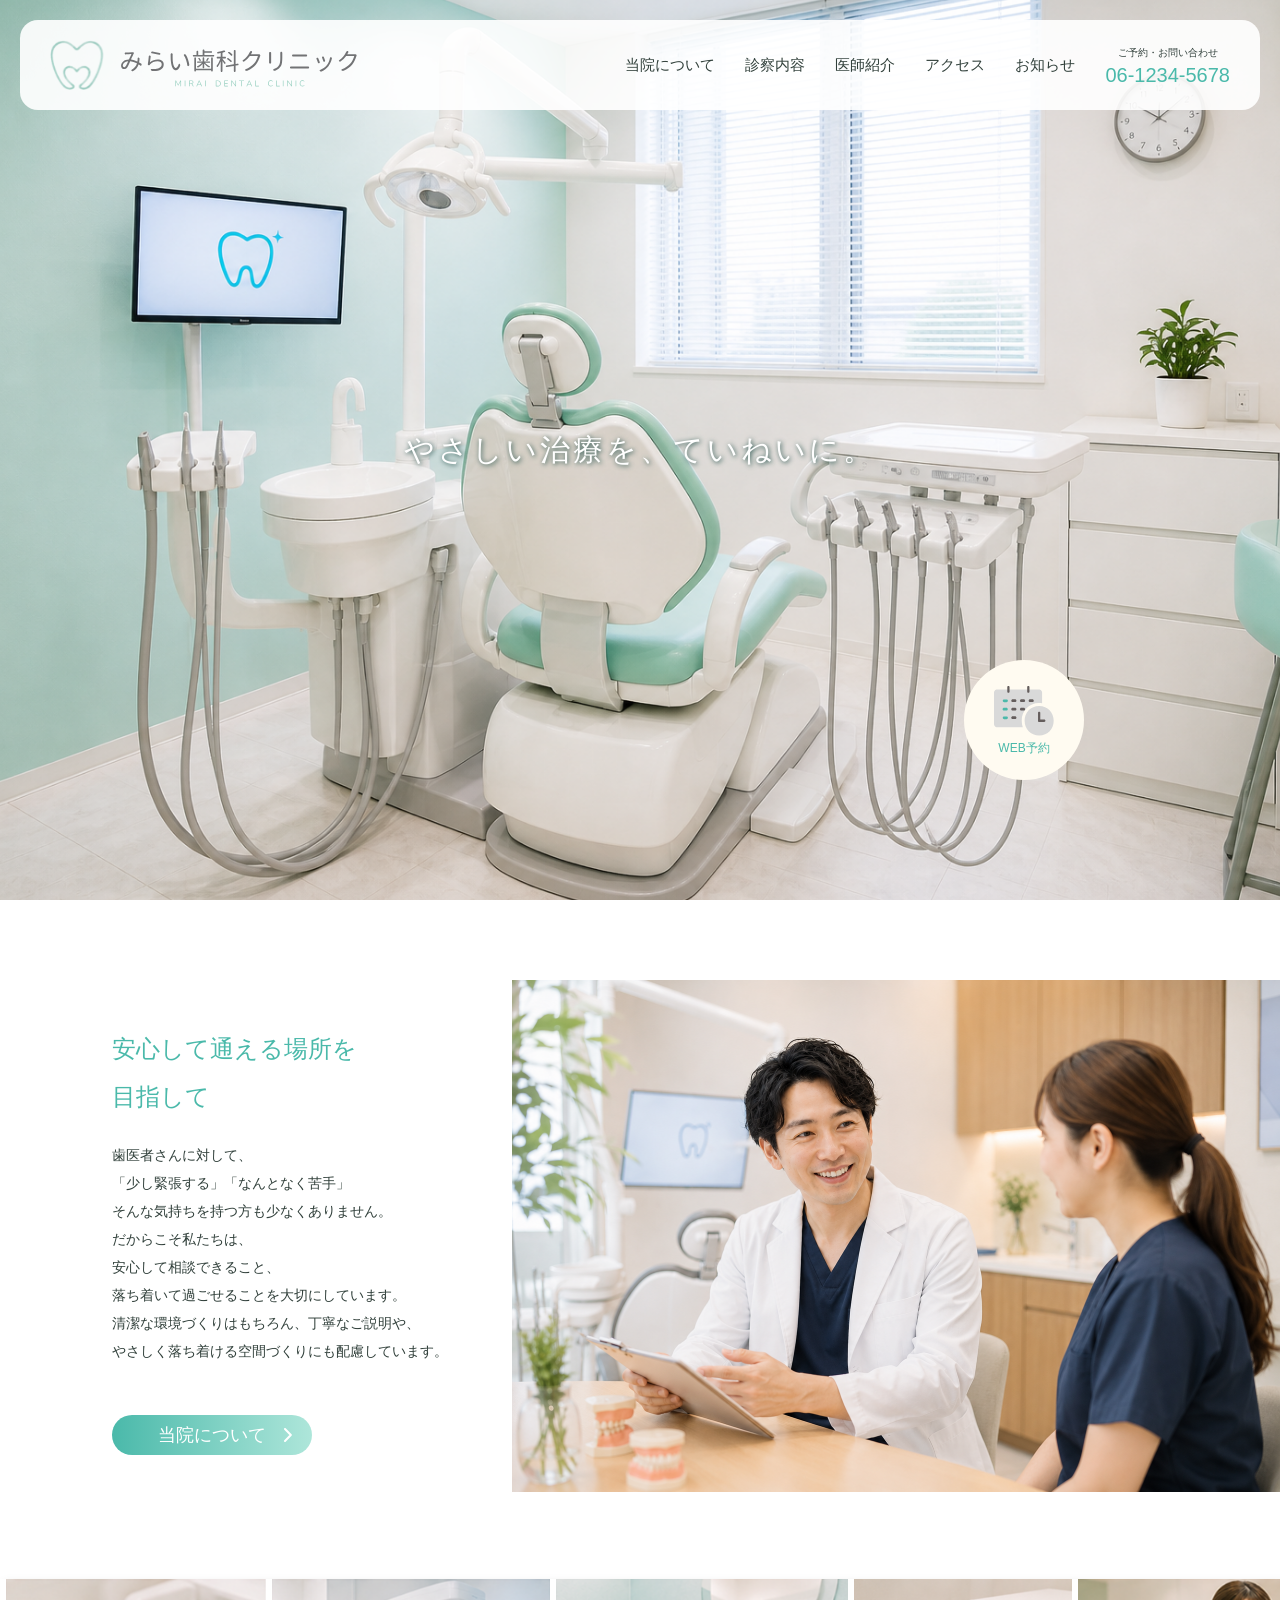
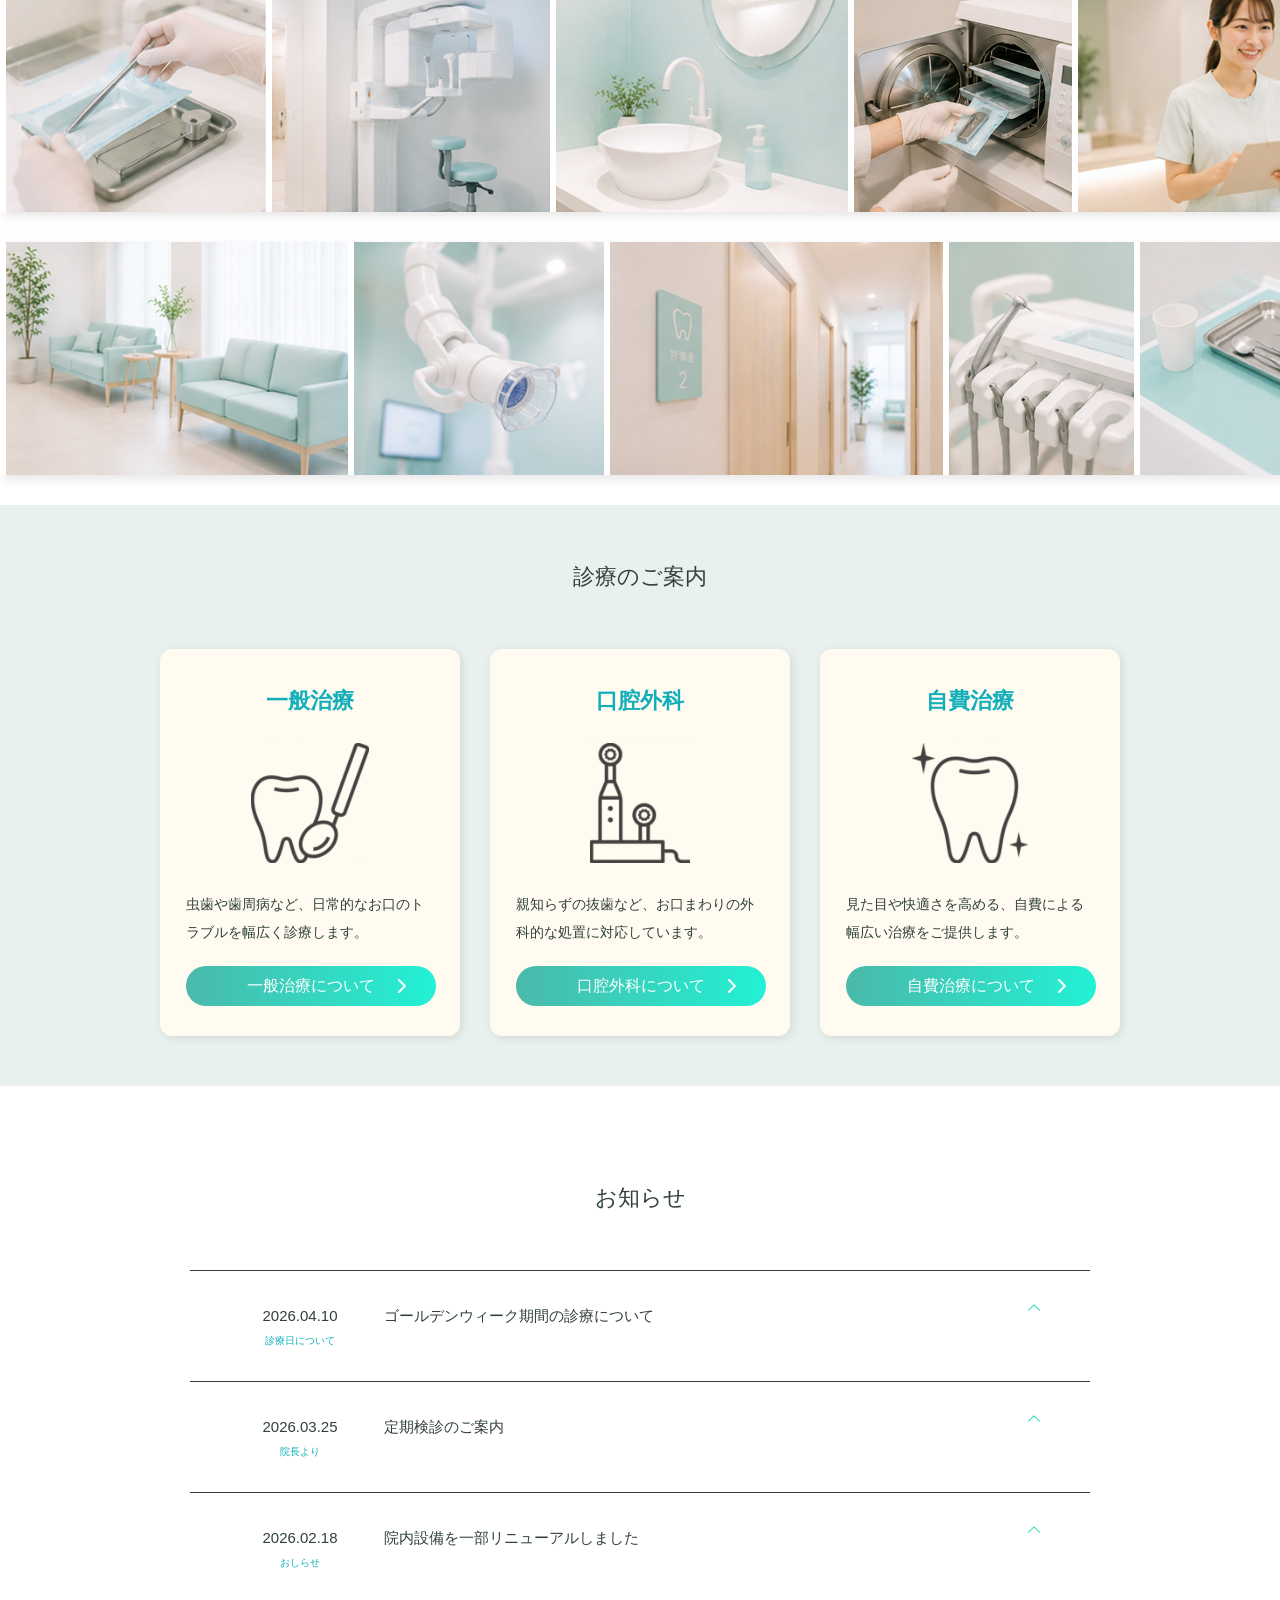
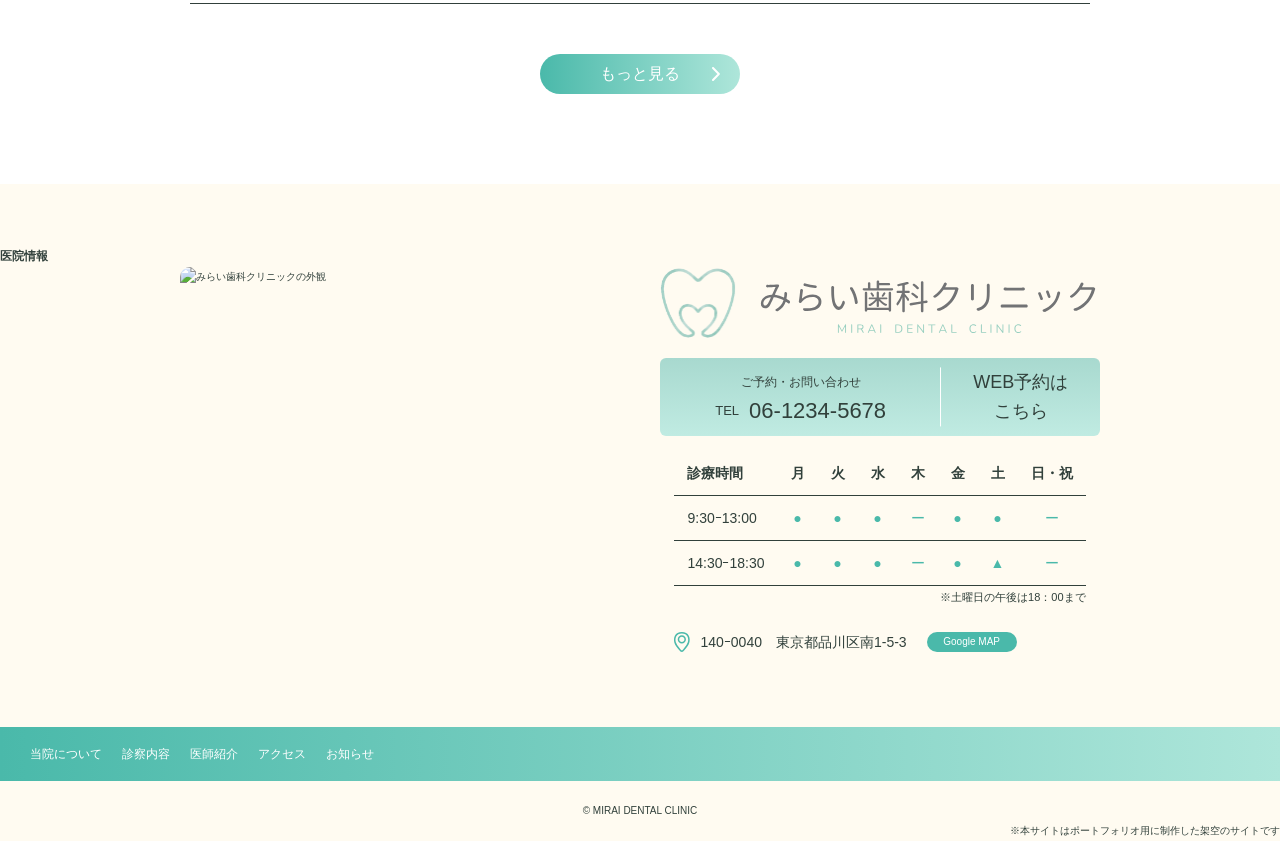
==== commit 5c160365: "Add files via upload" ====
--- a/index.html
+++ b/index.html
@@ -4,14 +4,13 @@
 <head prefix="og: https://ogp.me/ns#">
     <meta charset="UTF-8">
     <meta name="viewport" content="width=device-width, initial-scale=1.0">
-   <meta name="description"
-        content="みらい歯科クリニックは東京都品川区の歯科医院です。やさしい治療を、ていねいに。患者さま一人ひとりに寄り添った診療を行っています。">
+    <meta name="description" content="みらい歯科クリニックは東京都品川区の歯科医院です。やさしい治療を、ていねいに。患者さま一人ひとりに寄り添った診療を行っています。">
 
     <!-- ogp -->
-     <meta property="og:url" content=" ページのURL ※絶対パスで記述">
+    <meta property="og:url" content=" ページのURL ※絶対パスで記述">
     <meta property="og:type" content="website">
     <meta property="og:title" content="みらい歯科クリニック">
-   <meta property="og:description" content="やさしい治療を、ていねいに。東京都品川区の歯科医院です。">
+    <meta property="og:description" content="やさしい治療を、ていねいに。東京都品川区の歯科医院です。">
     <meta property="og:site_name" content="みらい歯科クリニック">
     <meta property="og:image" content="https://morino0509.github.io/mirai-dental/assets/images/ogp.png">
     <meta property="og:image:width" content="1200">
@@ -23,8 +22,8 @@
     <meta name="robots" content="noindex">
 
     <!-- favicon apple-touch-icon -->
-    <link rel="shortcut icon" href="assets/img/loading-donut.ico">
-    <link rel="apple-touch-icon" sizes="180x180" href="assets/images/180.svg">
+    <link rel="shortcut icon" href="assets/images/favicon.ico">
+    <link rel="apple-touch-icon" sizes="180x180" href="assets/images/apple-touch-icon.png">
     <link rel="icon" type="image/png" href="assets/images/256.svg">
 
     <title>みらい歯科クリニック｜東京都品川区の歯科医院</title>
@@ -148,9 +147,9 @@
                 <a class="first-view__tel-btn" href="tel:0612345678">
                     <img src="assets/images/reserve-tel.svg" alt="電話アイコン">
                     <div class="first-view__tel-textbox">
-                    <span class="first-view__tel-text">ご予約・お問い合わせ</span>
-                    <span class="first-view__tel-number">06-1234-5678</span>               
-                </div>
+                        <span class="first-view__tel-text">ご予約・お問い合わせ</span>
+                        <span class="first-view__tel-number">06-1234-5678</span>
+                    </div>
                 </a>
 
                 <a class="first-view__reserve-btn" href="#">
@@ -242,7 +241,7 @@
                 </div>
             </div>
 
-           
+
         </section>
 
         <section class="news">
@@ -260,16 +259,16 @@
                             <time class="news__date" datetime="2026-04-10">
                                 2026.04.10
                             </time>
-                    
+
                             <span class="news-item__category">
                                 診療日について
                             </span>
                         </span>
-                    
+
                         <span class="news-item__title">
                             ゴールデンウィーク期間の診療について
                         </span>
-                    
+
                     </summary>
 
 
@@ -352,7 +351,7 @@
 
         </section>
 
-       
+
 
 
 
@@ -362,7 +361,7 @@
     </main>
 
     <section class="bottom-info">
-
+        <h3 class="visually-hidden">医院情報</h3>
         <div class="bottom-info__container">
             <img class="bottom-info__image" src="assets/images/exterior.png" alt="みらい歯科クリニックの外観">
 
